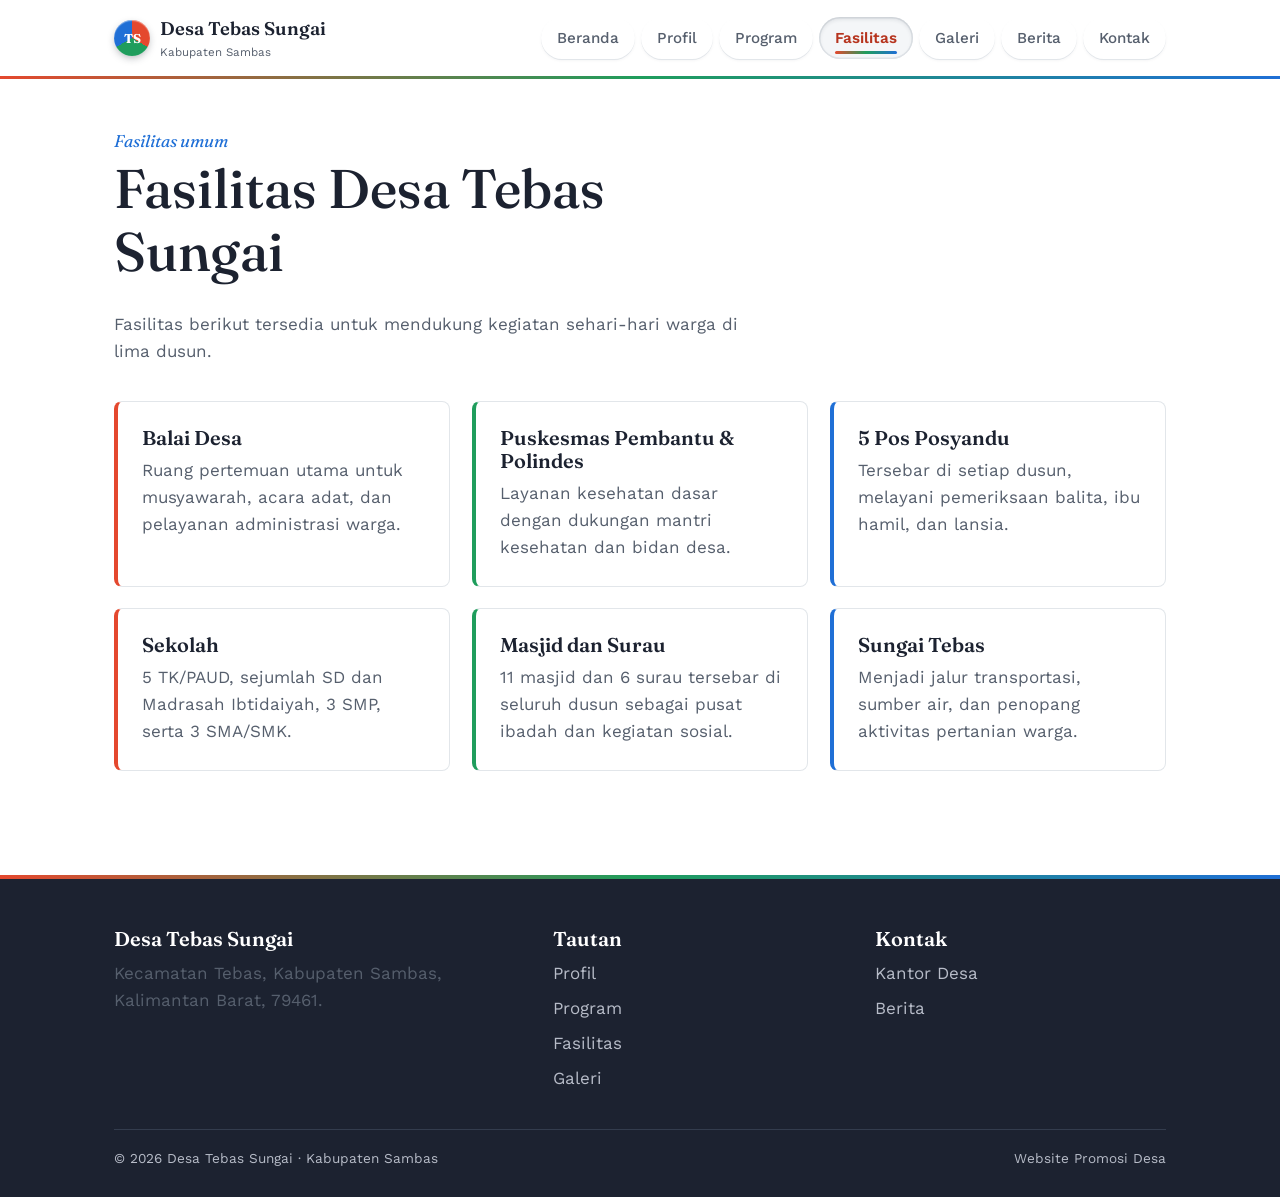
==== fasilitas.html @ 94acdf49 "Add files via upload" ====
<!DOCTYPE html>
<html lang="id">
<head>
<meta charset="UTF-8">
<meta name="viewport" content="width=device-width, initial-scale=1.0">
<title>Fasilitas | Desa Tebas Sungai</title>
<link rel="preconnect" href="https://fonts.googleapis.com">
<link href="https://fonts.googleapis.com/css2?family=Fraunces:ital,wght@0,500;0,600;1,500&family=Work+Sans:wght@400;500;600&display=swap" rel="stylesheet">
<link rel="stylesheet" href="style.css">
</head>
<body>

<nav class="site-nav">
  <div class="wrap">
    <a class="brand" href="index.html">
      <span class="brand-mark">TS</span>
      <span>Desa Tebas Sungai<small>Kabupaten Sambas</small></span>
    </a>
    <button class="nav-toggle" aria-label="Buka menu" aria-expanded="false"><span></span></button>
    <ul class="nav-links">
      <li><a href="index.html">Beranda</a></li>
      <li><a href="profil.html">Profil</a></li>
      <li><a href="program.html">Program</a></li>
      <li><a href="fasilitas.html" aria-current="page">Fasilitas</a></li>
      <li><a href="galeri.html">Galeri</a></li>
      <li><a href="berita.html">Berita</a></li>
      <li><a href="kontak.html">Kontak</a></li>
    </ul>
  </div>
</nav>

<section class="block" style="padding-top:48px;">
  <div class="wrap">
    <div class="section-head">
      <span class="kicker">Fasilitas umum</span>
      <h1>Fasilitas Desa Tebas Sungai</h1>
      <p>Fasilitas berikut tersedia untuk mendukung kegiatan sehari-hari warga di lima dusun.</p>
    </div>

    <div class="grid-3">
      <div class="card"><h3>Balai Desa</h3><p>Ruang pertemuan utama untuk musyawarah, acara adat, dan pelayanan administrasi warga.</p></div>
      <div class="card"><h3>Puskesmas Pembantu & Polindes</h3><p>Layanan kesehatan dasar dengan dukungan mantri kesehatan dan bidan desa.</p></div>
      <div class="card"><h3>5 Pos Posyandu</h3><p>Tersebar di setiap dusun, melayani pemeriksaan balita, ibu hamil, dan lansia.</p></div>
      <div class="card"><h3>Sekolah</h3><p>5 TK/PAUD, sejumlah SD dan Madrasah Ibtidaiyah, 3 SMP, serta 3 SMA/SMK.</p></div>
      <div class="card"><h3>Masjid dan Surau</h3><p>11 masjid dan 6 surau tersebar di seluruh dusun sebagai pusat ibadah dan kegiatan sosial.</p></div>
      <div class="card"><h3>Sungai Tebas</h3><p>Menjadi jalur transportasi, sumber air, dan penopang aktivitas pertanian warga.</p></div>
    </div>
  </div>
</section>

<footer class="site-footer">
  <div class="wrap">
    <div class="footer-grid">
      <div>
        <h3>Desa Tebas Sungai</h3>
        <p>Kecamatan Tebas, Kabupaten Sambas, Kalimantan Barat, 79461.</p>
      </div>
      <div>
        <h3>Tautan</h3>
        <a href="profil.html">Profil</a>
        <a href="program.html">Program</a>
        <a href="fasilitas.html">Fasilitas</a>
        <a href="galeri.html">Galeri</a>
      </div>
      <div>
        <h3>Kontak</h3>
        <a href="kontak.html">Kantor Desa</a>
        <a href="berita.html">Berita</a>
      </div>
    </div>
    <div class="footer-bottom">
      <span>© 2026 Desa Tebas Sungai · Kabupaten Sambas</span>
      <span>Website Promosi Desa</span>
    </div>
  </div>
</footer>

<script src="script.js"></script>
</body>
</html>
---- style.css ----
/* =========================================================
   Desa Tebas Sungai — stylesheet
   Palette: RGB-inspired — merah, hijau, biru sebagai aksen
   di atas dasar putih bersih, terinspirasi Sungai Tebas
   dan pertanian sekitarnya.
   ========================================================= */

:root {
  --red: #e4482e;
  --red-deep: #b6341e;
  --green: #1f9d5c;
  --green-deep: #147245;
  --blue: #1f6fd6;
  --blue-deep: #144d99;
  --ink: #1c2230;
  --ink-soft: #565f6d;
  --paper: #ffffff;
  --paper-tint: #f4f6f8;
  --line: #e2e6ea;

  --font-display: "Fraunces", "Iowan Old Style", Georgia, serif;
  --font-body: "Work Sans", "Segoe UI", sans-serif;

  --max-w: 1100px;
}

* { box-sizing: border-box; }
html { scroll-behavior: smooth; }

@media (prefers-reduced-motion: reduce) {
  html { scroll-behavior: auto; }
  *, *::before, *::after { animation-duration: 0.001ms !important; transition-duration: 0.001ms !important; }
  .reveal { opacity: 1 !important; transform: none !important; }
}

/* ---------- Animasi muncul saat discroll ---------- */
.reveal {
  opacity: 0;
  transform: translateY(22px);
  transition: opacity 0.6s ease, transform 0.6s ease;
  will-change: transform, opacity;
}
.reveal.in-view { opacity: 1; transform: translateY(0); }

.card, .gallery-scene { transition: transform 0.25s ease, box-shadow 0.25s ease; transform-style: preserve-3d; }
.card:hover, .gallery-scene:hover { box-shadow: 0 18px 30px -18px rgba(28,34,48,0.28); }

body {
  margin: 0;
  background: var(--paper);
  color: var(--ink);
  font-family: var(--font-body);
  font-size: 17px;
  line-height: 1.6;
}

h1, h2, h3, h4 {
  font-family: var(--font-display);
  color: var(--ink);
  line-height: 1.15;
  margin: 0 0 0.5em;
  font-weight: 600;
}

h1 { font-size: clamp(2.2rem, 5vw, 3.4rem); font-weight: 500; }
h2 { font-size: clamp(1.6rem, 3vw, 2.2rem); }
h3 { font-size: 1.25rem; }

p { margin: 0 0 1em; max-width: 62ch; color: var(--ink-soft); }

a { color: var(--blue); }
a:focus-visible, button:focus-visible, input:focus-visible, textarea:focus-visible {
  outline: 3px solid var(--blue);
  outline-offset: 2px;
}

img { max-width: 100%; display: block; }

.wrap { max-width: var(--max-w); margin: 0 auto; padding: 0 24px; }

/* ---------- Navigation ---------- */

.site-nav {
  background: var(--paper);
  border-bottom: 3px solid;
  border-image: linear-gradient(90deg, var(--red), var(--green), var(--blue)) 1;
  position: sticky;
  top: 0;
  z-index: 40;
}

.site-nav .wrap {
  display: flex;
  align-items: center;
  justify-content: space-between;
  gap: 24px;
  padding-top: 14px;
  padding-bottom: 14px;
}

.brand {
  display: flex;
  align-items: center;
  gap: 10px;
  color: var(--ink);
  text-decoration: none;
  font-family: var(--font-display);
  font-size: 1.15rem;
  font-weight: 600;
}

.brand-mark {
  width: 36px;
  height: 36px;
  border-radius: 50%;
  background: conic-gradient(var(--red) 0deg 120deg, var(--green) 120deg 240deg, var(--blue) 240deg 360deg);
  display: grid;
  place-items: center;
  color: #fff;
  font-family: var(--font-display);
  font-weight: 700;
  font-size: 0.8rem;
  flex-shrink: 0;
  box-shadow: 0 3px 8px -2px rgba(28,34,48,0.4), inset 0 1px 1px rgba(255,255,255,0.5);
  transition: transform 0.4s cubic-bezier(0.34, 1.56, 0.64, 1);
}

.brand:hover .brand-mark { transform: rotate(18deg) scale(1.08); }

.brand small {
  display: block;
  font-family: var(--font-body);
  font-weight: 400;
  font-size: 0.72rem;
  color: var(--ink-soft);
}

.nav-links { list-style: none; display: flex; gap: 6px; margin: 0; padding: 0; perspective: 500px; }

@keyframes navDrop {
  0% { opacity: 0; transform: translateY(-14px) rotateX(-40deg); }
  100% { opacity: 1; transform: translateY(0) rotateX(0); }
}
.nav-links li { animation: navDrop 0.5s cubic-bezier(0.34, 1.56, 0.64, 1) backwards; }
.nav-links li:nth-child(1) { animation-delay: 0.05s; }
.nav-links li:nth-child(2) { animation-delay: 0.1s; }
.nav-links li:nth-child(3) { animation-delay: 0.15s; }
.nav-links li:nth-child(4) { animation-delay: 0.2s; }
.nav-links li:nth-child(5) { animation-delay: 0.25s; }
.nav-links li:nth-child(6) { animation-delay: 0.3s; }
.nav-links li:nth-child(7) { animation-delay: 0.35s; }

.nav-links a {
  position: relative;
  display: inline-block;
  color: var(--ink-soft);
  text-decoration: none;
  font-size: 0.95rem;
  font-weight: 500;
  padding: 9px 16px;
  border-radius: 999px;
  background: var(--paper);
  box-shadow: 0 1px 0 var(--line), 0 2px 4px -2px rgba(28,34,48,0.12);
  transform: translateY(0) translateZ(0);
  transition: transform 0.28s cubic-bezier(0.34, 1.56, 0.64, 1),
              box-shadow 0.28s ease,
              color 0.2s ease,
              background 0.2s ease;
}

.nav-links li:nth-child(3n+1) a:hover,
.nav-links li:nth-child(3n+1) a[aria-current="page"] { color: var(--red-deep); }
.nav-links li:nth-child(3n+2) a:hover,
.nav-links li:nth-child(3n+2) a[aria-current="page"] { color: var(--green-deep); }
.nav-links li:nth-child(3n+3) a:hover,
.nav-links li:nth-child(3n+3) a[aria-current="page"] { color: var(--blue-deep); }

.nav-links a:hover {
  transform: translateY(-3px) rotateX(8deg);
  box-shadow: 0 8px 14px -6px rgba(28,34,48,0.28), 0 2px 4px rgba(28,34,48,0.1);
  background: var(--paper-tint);
}

.nav-links a:active {
  transform: translateY(0) scale(0.96);
  transition-duration: 0.08s;
}

.nav-links a[aria-current="page"] {
  font-weight: 600;
  background: var(--paper-tint);
  box-shadow: inset 0 2px 4px rgba(28,34,48,0.12), inset 0 0 0 1.5px var(--line);
}

.nav-links a[aria-current="page"]::after {
  content: "";
  position: absolute;
  left: 16px;
  right: 16px;
  bottom: 5px;
  height: 3px;
  border-radius: 2px;
  background: linear-gradient(90deg, var(--red), var(--green), var(--blue));
}

.nav-toggle {
  display: none;
  position: relative;
  width: 42px;
  height: 38px;
  background: var(--paper);
  border: 1px solid var(--line);
  color: transparent;
  border-radius: 10px;
  padding: 0;
  box-shadow: 0 2px 5px -2px rgba(28,34,48,0.2);
  transition: transform 0.15s ease, box-shadow 0.15s ease;
}

.nav-toggle:hover { transform: translateY(-1px); box-shadow: 0 5px 10px -4px rgba(28,34,48,0.3); }
.nav-toggle:active { transform: translateY(0) scale(0.95); }

.nav-toggle span,
.nav-toggle::before,
.nav-toggle::after {
  content: "";
  position: absolute;
  left: 10px;
  right: 10px;
  height: 2px;
  border-radius: 2px;
  background: var(--ink);
  transition: transform 0.3s ease, opacity 0.2s ease, top 0.3s ease;
}
.nav-toggle::before { top: 13px; }
.nav-toggle span { top: 18px; }
.nav-toggle::after { top: 23px; }

.nav-toggle[aria-expanded="true"]::before { top: 18px; transform: rotate(45deg); }
.nav-toggle[aria-expanded="true"] span { opacity: 0; }
.nav-toggle[aria-expanded="true"]::after { top: 18px; transform: rotate(-45deg); }

@media (max-width: 760px) {
  .nav-toggle { display: block; }
  .nav-links { display: none; flex-direction: column; width: 100%; padding: 10px 0 16px; gap: 8px; }
  .nav-links.open { display: flex; }
  .nav-links a:hover { transform: translateX(4px); }
  .site-nav .wrap { flex-wrap: wrap; }
}

/* ---------- Hero ---------- */

.hero { background: var(--ink); }

.hero-inner {
  display: grid;
  grid-template-columns: 1.1fr 0.9fr;
  gap: 40px;
  align-items: center;
  padding: 64px 0;
}

.hero-text { color: #fff; }

.hero-eyebrow {
  color: var(--green);
  font-family: var(--font-display);
  font-style: italic;
  font-size: 1.05rem;
  margin-bottom: 6px;
}

.hero-text h1 { color: #fff; }
.hero-text p { color: #c7ccd6; font-size: 1.08rem; max-width: 46ch; }

.hero-actions { display: flex; gap: 14px; margin-top: 20px; flex-wrap: wrap; }

.btn {
  display: inline-block;
  padding: 11px 22px;
  border-radius: 999px;
  text-decoration: none;
  font-size: 0.95rem;
  font-weight: 600;
  border: 1px solid transparent;
  transition: transform 0.25s cubic-bezier(0.34, 1.56, 0.64, 1), box-shadow 0.25s ease;
}

.btn:hover { transform: translateY(-3px); }
.btn:active { transform: translateY(-1px) scale(0.97); transition-duration: 0.08s; }

.btn-red {
  background: var(--red);
  color: #fff;
  box-shadow: 0 4px 0 var(--red-deep), 0 8px 14px -6px rgba(228,72,46,0.55);
}
.btn-red:hover { box-shadow: 0 6px 0 var(--red-deep), 0 14px 20px -8px rgba(228,72,46,0.6); }
.btn-red:active { box-shadow: 0 2px 0 var(--red-deep); }

.btn-outline {
  border-color: #ffffff55;
  color: #fff;
  box-shadow: inset 0 0 0 1px transparent;
}
.btn-outline:hover { background: #ffffff14; border-color: #ffffff88; }

.hero-art { align-self: center; perspective: 900px; }
.hero-art svg { display: block; filter: drop-shadow(0 20px 30px rgba(0,0,0,0.35)); }

/* Elemen bergerak dalam ilustrasi hero: matahari berdenyut,
   air berkilau, awan & perahu bergeser pelan, burung mengepak */
.sun-glow { animation: pulseGlow 4s ease-in-out infinite; transform-origin: center; }
.water-shimmer { animation: shimmer 3.2s ease-in-out infinite; }
.water-shimmer2 { animation: shimmer 3.6s ease-in-out infinite 0.4s; }
.cloud-drift { animation: driftX 14s ease-in-out infinite; }
.cloud-drift2 { animation: driftX 18s ease-in-out infinite 2s; }
.boat-bob { animation: bob 3s ease-in-out infinite; transform-origin: center; }
.bird-flap { animation: flap 1.2s ease-in-out infinite; transform-origin: center; }
.bird-flap2 { animation: flap 1.2s ease-in-out infinite 0.3s; transform-origin: center; }
.leaf-sway { animation: sway 5s ease-in-out infinite; transform-origin: bottom center; }

@keyframes pulseGlow { 0%,100% { opacity: 0.85; transform: scale(1); } 50% { opacity: 1; transform: scale(1.06); } }
@keyframes shimmer { 0%,100% { opacity: 0.55; } 50% { opacity: 1; } }
@keyframes driftX { 0%,100% { transform: translateX(0); } 50% { transform: translateX(14px); } }
@keyframes bob { 0%,100% { transform: translateY(0) rotate(0deg); } 50% { transform: translateY(-5px) rotate(-1.5deg); } }
@keyframes flap { 0%,100% { transform: scaleY(1); } 50% { transform: scaleY(0.55); } }
@keyframes sway { 0%,100% { transform: rotate(-3deg); } 50% { transform: rotate(3deg); } }

/* ---------- Stats strip ---------- */

.stats { background: var(--paper-tint); border-bottom: 1px solid var(--line); }

.stats-grid { display: grid; grid-template-columns: repeat(4, 1fr); gap: 24px; padding: 36px 0; }

.stat { border-top: 3px solid var(--red); padding-top: 10px; }
.stat:nth-child(2) { border-top-color: var(--green); }
.stat:nth-child(3) { border-top-color: var(--blue); }
.stat:nth-child(4) { border-top-color: var(--red); }

.stat b { display: block; font-family: var(--font-display); font-size: 2.1rem; color: var(--ink); }
.stat span { color: var(--ink-soft); font-size: 0.92rem; }

@media (max-width: 700px) {
  .hero-inner { grid-template-columns: 1fr; }
  .hero-art { display: none; }
  .stats-grid { grid-template-columns: 1fr 1fr; }
}

/* ---------- Sections ---------- */

section.block { padding: 64px 0; }
section.block.tight { padding: 40px 0; }

.section-head { max-width: 60ch; margin-bottom: 36px; }
.section-head .kicker { font-family: var(--font-display); font-style: italic; color: var(--blue); margin-bottom: 4px; display: block; }

.grid-3 { display: grid; grid-template-columns: repeat(3, 1fr); gap: 22px; }
.grid-2 { display: grid; grid-template-columns: 1fr 1fr; gap: 28px; }

@media (max-width: 760px) {
  .grid-3 { grid-template-columns: 1fr; }
  .grid-2 { grid-template-columns: 1fr; }
}

.card {
  background: var(--paper);
  border: 1px solid var(--line);
  border-left: 4px solid var(--blue);
  border-radius: 8px;
  padding: 24px;
}

.grid-3 .card:nth-child(3n+1) { border-left-color: var(--red); }
.grid-3 .card:nth-child(3n+2) { border-left-color: var(--green); }
.grid-3 .card:nth-child(3n+3) { border-left-color: var(--blue); }

.card h3 { margin-bottom: 8px; }
.card p { margin-bottom: 0; }

.list-hamlet { list-style: none; margin: 0; padding: 0; display: grid; gap: 10px; }

.list-hamlet li {
  display: flex;
  gap: 14px;
  align-items: baseline;
  padding: 14px 0;
  border-bottom: 1px solid var(--line);
}

.list-hamlet li:nth-child(3n+1) .num { color: var(--red); }
.list-hamlet li:nth-child(3n+2) .num { color: var(--green); }
.list-hamlet li:nth-child(3n+3) .num { color: var(--blue); }

.list-hamlet .num { font-family: var(--font-display); font-size: 1.3rem; width: 28px; flex-shrink: 0; }

.photo-tile {
  aspect-ratio: 4/3;
  border-radius: 8px;
  display: grid;
  place-items: center;
  color: #ffffffdd;
  font-size: 0.85rem;
  overflow: hidden;
  text-align: center;
  padding: 12px;
}

.photo-tile:nth-child(6n+1) { background: linear-gradient(135deg, var(--red), var(--red-deep)); }
.photo-tile:nth-child(6n+2) { background: linear-gradient(135deg, var(--green), var(--green-deep)); }
.photo-tile:nth-child(6n+3) { background: linear-gradient(135deg, var(--blue), var(--blue-deep)); }
.photo-tile:nth-child(6n+4) { background: linear-gradient(135deg, var(--blue), var(--red)); }
.photo-tile:nth-child(6n+5) { background: linear-gradient(135deg, var(--green), var(--blue)); }
.photo-tile:nth-child(6n+6) { background: linear-gradient(135deg, var(--red), var(--green)); }

/* ---------- Galeri: ilustrasi adegan orisinal ---------- */
.gallery-scene {
  margin: 0;
  border-radius: 12px;
  overflow: hidden;
  background: var(--paper);
  border: 1px solid var(--line);
  perspective: 700px;
}
.gallery-scene .scene-frame {
  aspect-ratio: 4/3;
  overflow: hidden;
  position: relative;
}
.gallery-scene svg {
  width: 100%;
  height: 100%;
  display: block;
  transition: transform 0.5s ease;
}
.gallery-scene:hover svg { transform: scale(1.06); }
.gallery-scene .scene-caption {
  padding: 14px 16px;
  border-top: 1px solid var(--line);
}
.gallery-scene .scene-caption h3 { margin-bottom: 2px; font-size: 1.05rem; }
.gallery-scene .scene-caption span {
  font-size: 0.8rem;
  color: var(--ink-soft);
}

.news-item { border-bottom: 1px solid var(--line); padding: 22px 0; }
.news-date { color: var(--blue); font-size: 0.85rem; display: block; margin-bottom: 6px; }

.tag {
  display: inline-block;
  font-size: 0.78rem;
  color: #fff;
  background: var(--green);
  padding: 3px 10px;
  border-radius: 999px;
  margin-bottom: 10px;
}

/* ---------- Contact / form ---------- */

.contact-form { display: grid; gap: 14px; }
.contact-form label { display: block; font-size: 0.88rem; color: var(--ink-soft); margin-bottom: 5px; }

.contact-form input, .contact-form textarea {
  width: 100%;
  padding: 11px 13px;
  border: 1px solid var(--line);
  border-radius: 8px;
  font-family: var(--font-body);
  font-size: 0.98rem;
  background: var(--paper-tint);
  color: var(--ink);
}

/* ---------- Footer ---------- */

footer.site-footer {
  background: var(--ink);
  color: #b7bcc8;
  padding: 48px 0 28px;
  margin-top: 40px;
  border-top: 4px solid;
  border-image: linear-gradient(90deg, var(--red), var(--green), var(--blue)) 1;
}

footer.site-footer h3 { color: #fff; }

.footer-grid { display: grid; grid-template-columns: 1.4fr 1fr 1fr; gap: 32px; margin-bottom: 28px; }
.footer-grid a { color: #b7bcc8; text-decoration: none; display: block; margin-bottom: 8px; }
.footer-grid a:hover { color: #fff; }

.footer-bottom {
  border-top: 1px solid #333c4d;
  padding-top: 18px;
  font-size: 0.85rem;
  display: flex;
  justify-content: space-between;
  flex-wrap: wrap;
  gap: 10px;
}

@media (max-width: 700px) {
  .footer-grid { grid-template-columns: 1fr; }
}
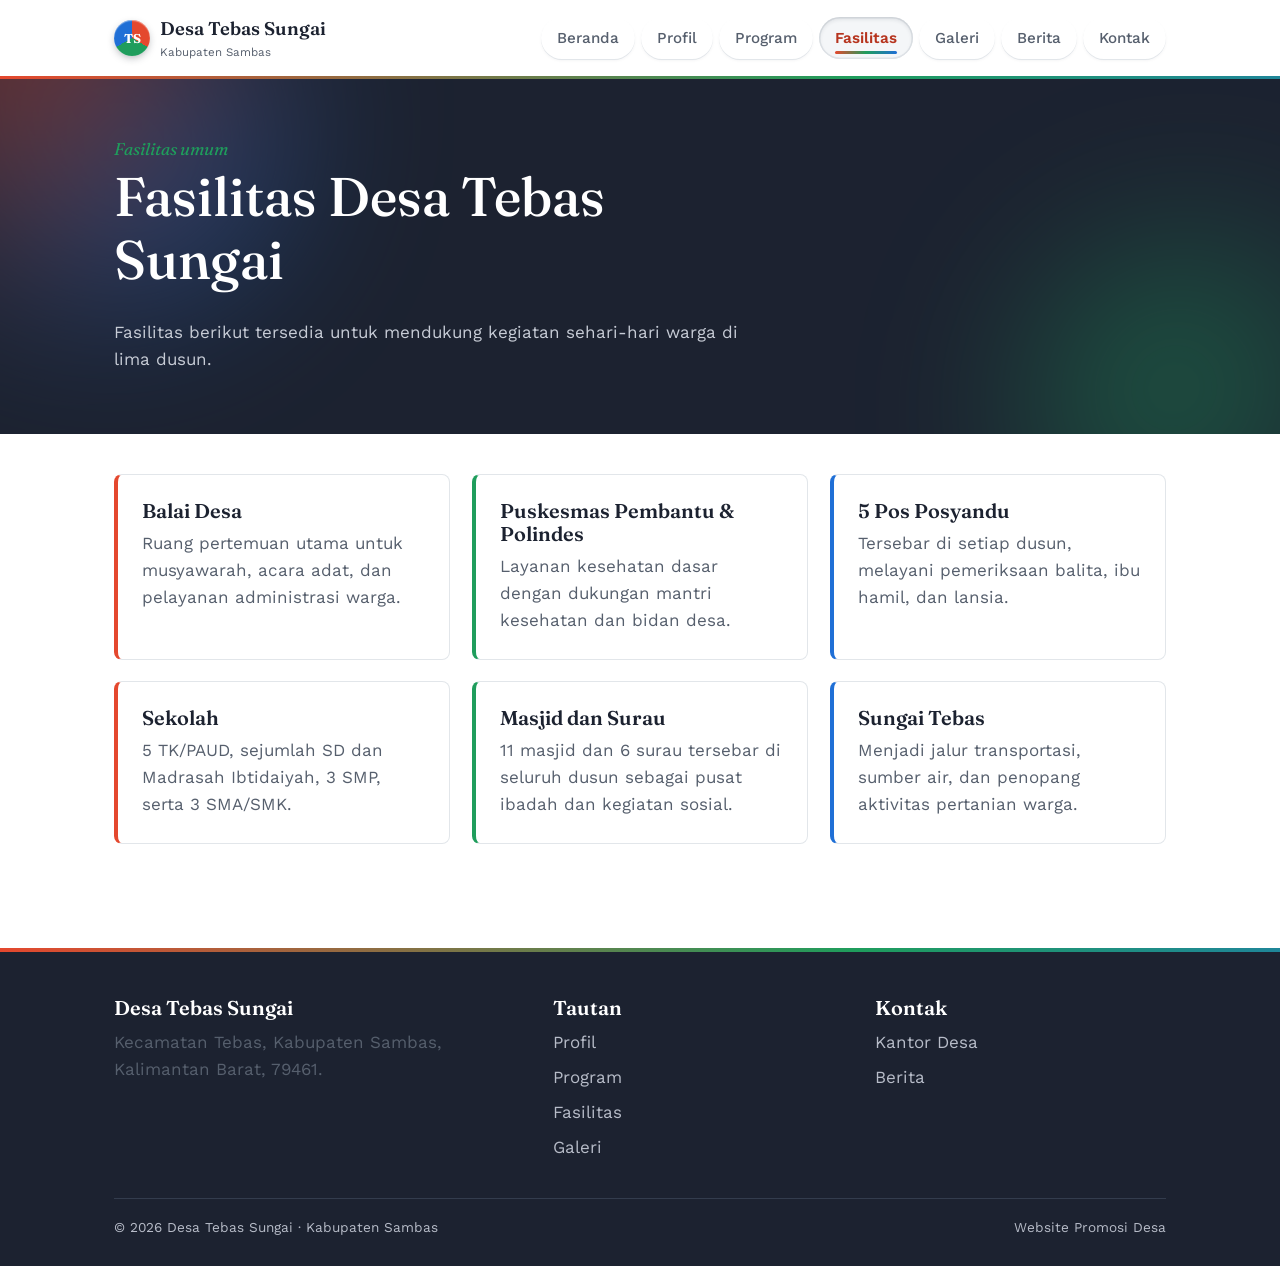
==== commit d7e5c376: "Add files via upload" ====
--- a/fasilitas.html
+++ b/fasilitas.html
@@ -29,14 +29,18 @@
   </div>
 </nav>
 
-<section class="block" style="padding-top:48px;">
+<section class="block page-hero">
   <div class="wrap">
     <div class="section-head">
       <span class="kicker">Fasilitas umum</span>
       <h1>Fasilitas Desa Tebas Sungai</h1>
       <p>Fasilitas berikut tersedia untuk mendukung kegiatan sehari-hari warga di lima dusun.</p>
     </div>
+  </div>
+</section>
 
+<section class="block" style="padding-top:40px;">
+  <div class="wrap">
     <div class="grid-3">
       <div class="card"><h3>Balai Desa</h3><p>Ruang pertemuan utama untuk musyawarah, acara adat, dan pelayanan administrasi warga.</p></div>
       <div class="card"><h3>Puskesmas Pembantu & Polindes</h3><p>Layanan kesehatan dasar dengan dukungan mantri kesehatan dan bidan desa.</p></div>
--- a/style.css
+++ b/style.css
@@ -82,11 +82,27 @@
 
 .site-nav {
   background: var(--paper);
-  border-bottom: 3px solid;
-  border-image: linear-gradient(90deg, var(--red), var(--green), var(--blue)) 1;
   position: sticky;
   top: 0;
   z-index: 40;
+}
+
+.site-nav::after {
+  content: "";
+  display: block;
+  height: 3px;
+  background: linear-gradient(90deg, var(--red), var(--green), var(--blue), var(--red));
+  background-size: 200% 100%;
+  animation: flowRGB 6s linear infinite;
+}
+
+@keyframes flowRGB {
+  0% { background-position: 0% 0; }
+  100% { background-position: 200% 0; }
+}
+
+@media (prefers-reduced-motion: reduce) {
+  .site-nav::after { animation: none; }
 }
 
 .site-nav .wrap {
@@ -250,7 +266,55 @@
 
 /* ---------- Hero ---------- */
 
-.hero { background: var(--ink); }
+.hero {
+  background: var(--ink);
+  position: relative;
+  overflow: hidden;
+  isolation: isolate;
+}
+
+/* ---------- Ambient RGB glow: HD, bergerak pelan ---------- */
+.hero::before,
+.hero::after {
+  content: "";
+  position: absolute;
+  z-index: -1;
+  width: 520px;
+  height: 520px;
+  border-radius: 50%;
+  filter: blur(90px);
+  opacity: 0.55;
+  pointer-events: none;
+}
+
+.hero::before {
+  top: -220px;
+  left: -140px;
+  background: radial-gradient(circle at 30% 30%, var(--red), transparent 70%),
+              radial-gradient(circle at 70% 70%, var(--blue), transparent 70%);
+  animation: glowDrift1 16s ease-in-out infinite;
+}
+
+.hero::after {
+  bottom: -260px;
+  right: -160px;
+  background: radial-gradient(circle at 40% 40%, var(--green), transparent 70%),
+              radial-gradient(circle at 65% 60%, var(--blue), transparent 70%);
+  animation: glowDrift2 20s ease-in-out infinite;
+}
+
+@keyframes glowDrift1 {
+  0%, 100% { transform: translate(0, 0) scale(1); }
+  50% { transform: translate(60px, 40px) scale(1.15); }
+}
+@keyframes glowDrift2 {
+  0%, 100% { transform: translate(0, 0) scale(1); }
+  50% { transform: translate(-50px, -30px) scale(1.1); }
+}
+
+@media (prefers-reduced-motion: reduce) {
+  .hero::before, .hero::after { animation: none; }
+}
 
 .hero-inner {
   display: grid;
@@ -354,6 +418,47 @@
 .section-head { max-width: 60ch; margin-bottom: 36px; }
 .section-head .kicker { font-family: var(--font-display); font-style: italic; color: var(--blue); margin-bottom: 4px; display: block; }
 
+/* ---------- Page hero: header gelap + glow RGB untuk halaman selain beranda ---------- */
+.page-hero {
+  background: var(--ink);
+  position: relative;
+  overflow: hidden;
+  isolation: isolate;
+  padding: 56px 0 44px !important;
+  margin-bottom: 0;
+}
+.page-hero::before,
+.page-hero::after {
+  content: "";
+  position: absolute;
+  z-index: -1;
+  width: 420px;
+  height: 420px;
+  border-radius: 50%;
+  filter: blur(80px);
+  opacity: 0.5;
+  pointer-events: none;
+}
+.page-hero::before {
+  top: -180px; left: -120px;
+  background: radial-gradient(circle at 30% 30%, var(--red), transparent 70%),
+              radial-gradient(circle at 70% 70%, var(--blue), transparent 70%);
+  animation: glowDrift1 16s ease-in-out infinite;
+}
+.page-hero::after {
+  bottom: -200px; right: -140px;
+  background: radial-gradient(circle at 40% 40%, var(--green), transparent 70%);
+  animation: glowDrift2 20s ease-in-out infinite;
+}
+.page-hero .section-head { margin-bottom: 0; }
+.page-hero .kicker { color: var(--green); }
+.page-hero h1, .page-hero h2 { color: #fff; }
+.page-hero p { color: #c7ccd6; }
+
+@media (prefers-reduced-motion: reduce) {
+  .page-hero::before, .page-hero::after { animation: none; }
+}
+
 .grid-3 { display: grid; grid-template-columns: repeat(3, 1fr); gap: 22px; }
 .grid-2 { display: grid; grid-template-columns: 1fr 1fr; gap: 28px; }
 
@@ -426,13 +531,16 @@
   overflow: hidden;
   position: relative;
 }
-.gallery-scene svg {
+.gallery-scene svg,
+.gallery-scene img {
   width: 100%;
   height: 100%;
+  object-fit: cover;
   display: block;
   transition: transform 0.5s ease;
 }
-.gallery-scene:hover svg { transform: scale(1.06); }
+.gallery-scene:hover svg,
+.gallery-scene:hover img { transform: scale(1.06); }
 .gallery-scene .scene-caption {
   padding: 14px 16px;
   border-top: 1px solid var(--line);
@@ -479,8 +587,21 @@
   color: #b7bcc8;
   padding: 48px 0 28px;
   margin-top: 40px;
-  border-top: 4px solid;
-  border-image: linear-gradient(90deg, var(--red), var(--green), var(--blue)) 1;
+  position: relative;
+}
+
+footer.site-footer::before {
+  content: "";
+  position: absolute;
+  top: 0; left: 0; right: 0;
+  height: 4px;
+  background: linear-gradient(90deg, var(--red), var(--green), var(--blue), var(--red));
+  background-size: 200% 100%;
+  animation: flowRGB 6s linear infinite;
+}
+
+@media (prefers-reduced-motion: reduce) {
+  footer.site-footer::before { animation: none; }
 }
 
 footer.site-footer h3 { color: #fff; }
